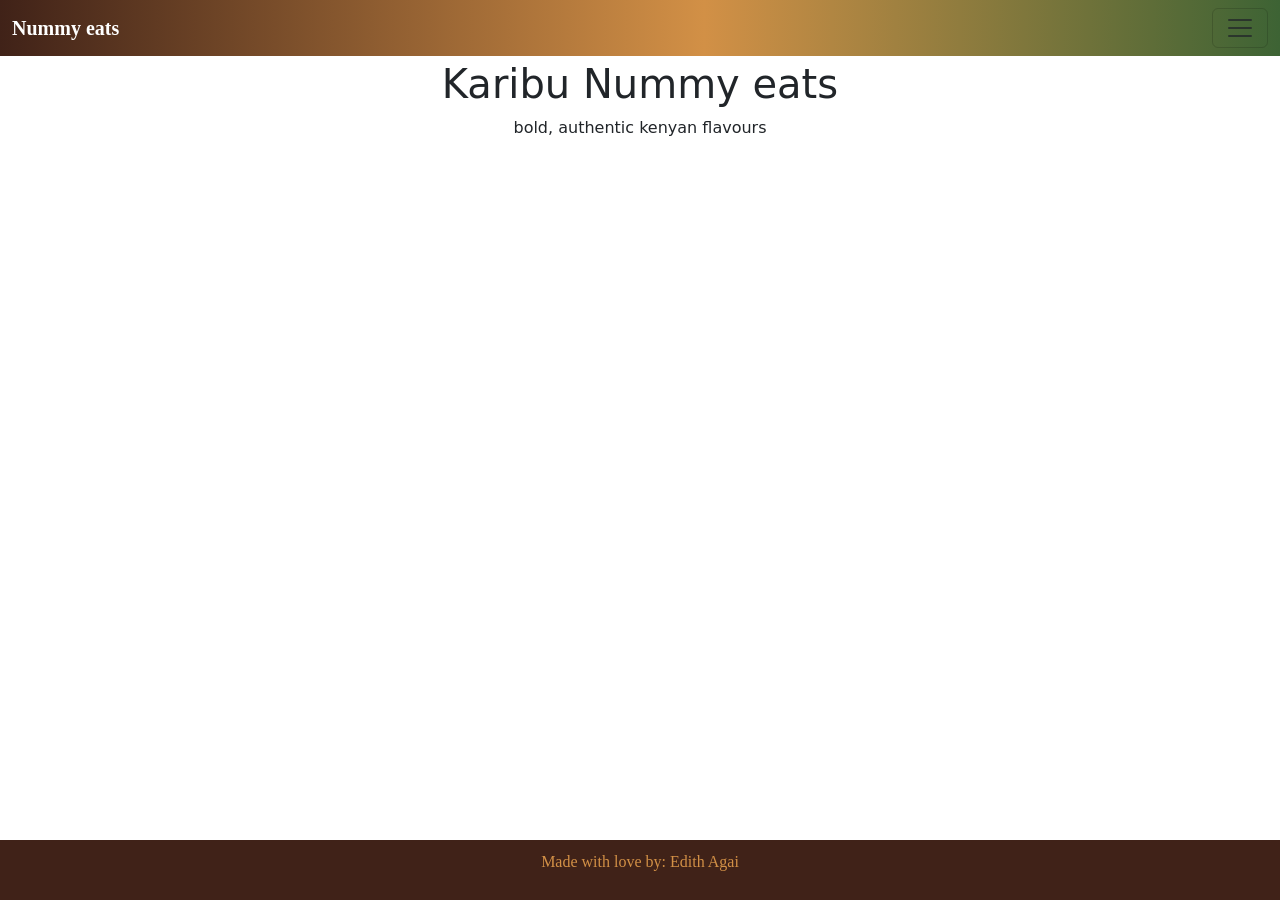
==== html/about.html @ d4c93053 "fix: completed footer with styling" ====
<!DOCTYPE html>
<html>
    <head>
        <title> Nummy Eats</title>
        <link href="https://cdn.jsdelivr.net/npm/bootstrap@5.3.3/dist/css/bootstrap.min.css" rel="stylesheet">
        <link href="../css/style.css" rel="stylesheet">
    </head>
    <body>
         <!--navigation bar-->
          <nav class="navbar bg-body-tertiary fixed-top">
            <div class="container-fluid">
                <a class="navbar-brand" href="../index.html">Nummy eats</a>
                <button class="navbar-toggler" type="button" data-bs-toggle="offcanvas" data-bs-target="#offcanvasNavbar" aria-controls="offcanvasNavbar" aria-label="Toggle navigation">
                <span class="navbar-toggler-icon"></span>
                </button>
                <div class="offcanvas offcanvas-end" tabindex="-1" id="offcanvasNavbar" aria-labelledby="offcanvasNavbarLabel">
                    <div class="offcanvas-header">
                        <h5 class="offcanvas-title" id="offcanvasNavbarLabel">About us Page</h5>
                            <button type="button" class="btn-close" data-bs-dismiss="offcanvas" aria-label="Close"></button>
                        </h5>
                    </div>
                    <div class="offcanvas-body">
                        <ul class="navbar-nav justify-content-end flex-grow-1 pe-3">
                            <li class="nav-item">
                                <a class="nav-link" aria-current="page" href="../index.html">Home</a>
                            </li>
                            <li class="nav-item">
                                <a class="nav-link active" href="./about.html">About</a>
                            </li>
                            <li class="nav-item">
                                <a class="nav-link" href="./branches.html">Branches</a>
                            </li>
                            <li class="nav-item">
                                <a class="nav-link" href="./careers.html">Careers</a>
                            </li>
                            <li class="nav-item">
                                <a class="nav-link" href="./contact.html">Contact</a>
                            </li>
                            <li class="nav-item">
                                <a class="nav-link" href="./faq.html">FAQ</a>
                            </li>
                            <li class="nav-item">
                                <a class="nav-link" href="./gallery.html">Gallery</a>
                            </li>
                            <li class="nav-item">
                                <a class="nav-link" href="./menu.html">Menu</a>
                            </li>
                            <li class="nav-item">
                                <a class="nav-link" href="./reservations.html">Reservations</a>
                            </li>
                            <li class="nav-item">
                                <a class="nav-link" href="./reviews.html">Reviews</a>
                            </li>
                        </ul>
                    </div>
                </div>
            </div>
        </nav>
        <!--hero section-->

        <main class="content-wrapper">
            <section class="hero-section">
                <h1>Karibu Nummy eats</h1>
                <p> bold, authentic kenyan flavours </p>
            </section>
        </main>

        <!--footer-->
         <footer>
            <p>Made with love by: Edith Agai </p>
        </footer>

        
        <!--js-->
        <script src="https://cdn.jsdelivr.net/npm/bootstrap@5.3.3/dist/js/bootstrap.bundle.min.js"></script>
        <script src="js/main.js"></script>

    </body>
</html>
---- css/style.css ----
/* brand colors
#402218
#D29046
#3D6334
*/
html, body {
    display: flex;
    flex-direction: column;
    height: 100%;
    margin: 0;
    padding:0;
}
.content-wrapper {
    flex: 1;
    padding-top: 70px; 
    text-align: center;
}
nav.navbar {
    background: linear-gradient(90deg, #402218 0%, #D29046 55%, #3D6334 100%);
    text-align: left;
    font-family: Georgia, 'Times New Roman', Times, serif;
}
nav.navbar .navbar-brand{
    color: #FFFFFF !important; /* important overrides the bootstrap css*/
    font-weight: bold;
}
.offcanvas{
    background-color: #402218 !important;
}
.offcanvas .offcanvas-title{
    color: #FFFFFF;

}
.offcanvas .nav-link{
    color: #D29046 !important;
    font-weight: 500;
}
.offcanvas .nav-link:hover {
    color: #3D6334 !important; 
}
.content-wrapper {
    flex: 1 0 auto;
    padding-top: 60px; 
    text-align: center;
}
footer { 
    background-color: #402218; 
    color: #D29046; 
    text-align: center;
    padding: 10px 0;
    font-family: Georgia, serif;
    width: 100%;
    margin: 0;
}
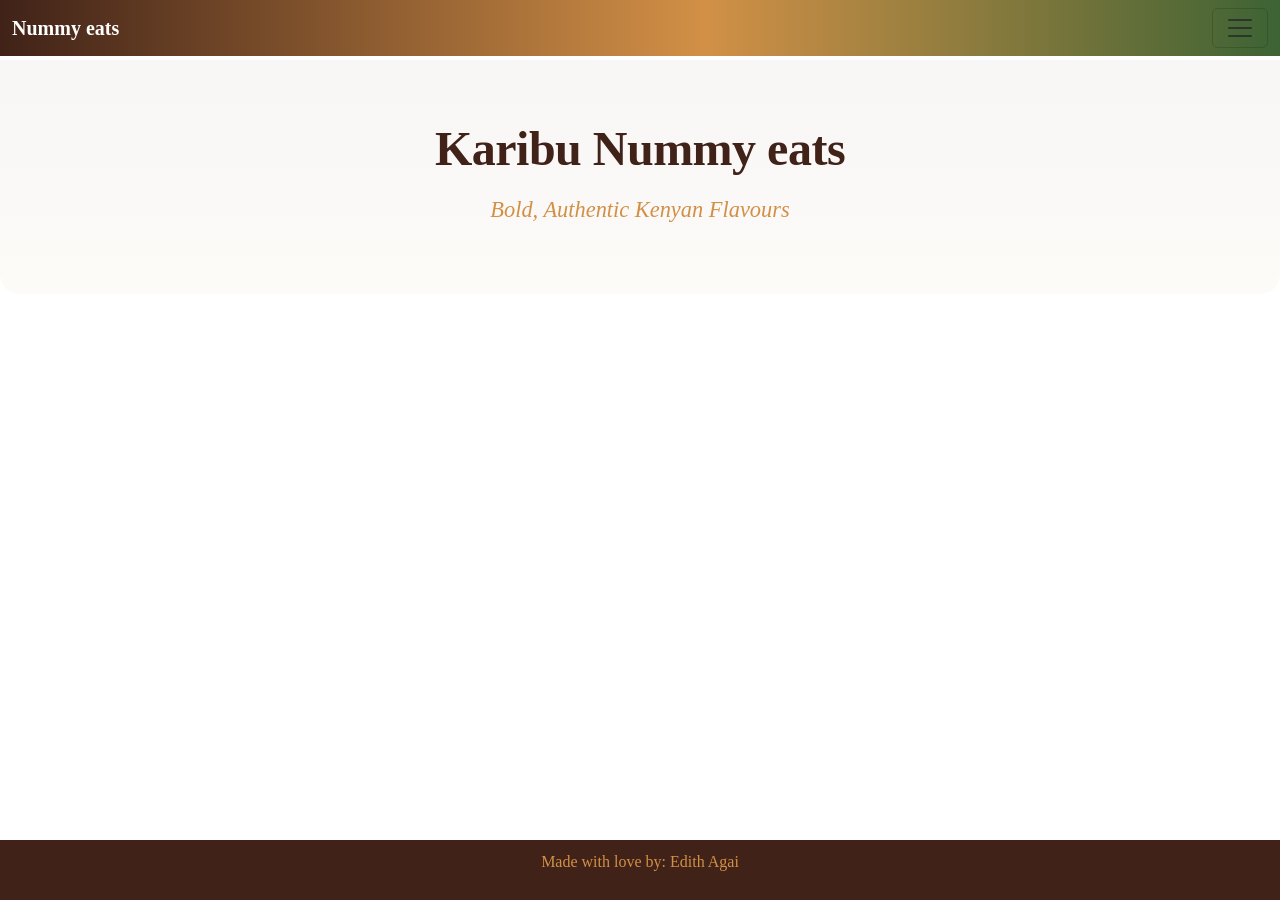
==== commit c504f0ab: "feat: completed index.html" ====
--- a/html/about.html
+++ b/html/about.html
@@ -16,8 +16,7 @@
                 <div class="offcanvas offcanvas-end" tabindex="-1" id="offcanvasNavbar" aria-labelledby="offcanvasNavbarLabel">
                     <div class="offcanvas-header">
                         <h5 class="offcanvas-title" id="offcanvasNavbarLabel">About us Page</h5>
-                            <button type="button" class="btn-close" data-bs-dismiss="offcanvas" aria-label="Close"></button>
-                        </h5>
+                        <button type="button" class="btn-close" data-bs-dismiss="offcanvas" aria-label="Close"></button>
                     </div>
                     <div class="offcanvas-body">
                         <ul class="navbar-nav justify-content-end flex-grow-1 pe-3">
@@ -73,7 +72,7 @@
         
         <!--js-->
         <script src="https://cdn.jsdelivr.net/npm/bootstrap@5.3.3/dist/js/bootstrap.bundle.min.js"></script>
-        <script src="js/main.js"></script>
+        <script src="../js/main.js"></script>
 
     </body>
 </html>
--- a/css/style.css
+++ b/css/style.css
@@ -3,6 +3,7 @@
 #D29046
 #3D6334
 */
+/*all pages*/
 html, body {
     display: flex;
     flex-direction: column;
@@ -10,11 +11,6 @@
     margin: 0;
     padding:0;
 }
-.content-wrapper {
-    flex: 1;
-    padding-top: 70px; 
-    text-align: center;
-}
 nav.navbar {
     background: linear-gradient(90deg, #402218 0%, #D29046 55%, #3D6334 100%);
     text-align: left;
@@ -38,6 +34,11 @@
 .offcanvas .nav-link:hover {
     color: #3D6334 !important; 
 }
+.offcanvas .btn-close {
+    filter: invert(1) grayscale(1) brightness(2);
+    opacity: 0.8;
+
+}
 .content-wrapper {
     flex: 1 0 auto;
     padding-top: 60px; 
@@ -52,3 +53,170 @@
     width: 100%;
     margin: 0;
 }
+/*index.html*/
+.hero-section {
+    background: linear-gradient(rgba(64, 34, 24, 0.04), rgba(210, 144, 70, 0.04)); 
+    padding: 60px 20px;
+    margin-bottom: 20px;
+    border-radius: 0 0 20px 20px; 
+}
+.hero-section h1 {
+    font-family: Georgia, serif;
+    color: #402218; 
+    font-size: 3rem;
+    font-weight: bold;
+    margin-bottom: 15px;
+    letter-spacing: -0.5px;
+}
+.hero-section h2 {
+    font-family: Georgia, serif;
+    color: #3D6334; 
+    font-size: 2.0rem;
+    font-style: italic;
+    text-transform: capitalize; 
+    margin-bottom: 8px;
+}
+.hero-section p {
+    font-family: Georgia, serif;
+    color: #D29046; 
+    font-size: 1.4rem;
+    font-style: italic;
+    text-transform: capitalize; 
+    margin-bottom: 8px;
+}
+.intro {
+    max-width: 750px; 
+    margin: 40px auto; 
+    padding: 0 25px;
+    position: relative;
+}
+
+.intro p {
+    font-family: Georgia, serif;
+    color: #402218; 
+    font-size: 1.25rem;
+    line-height: 1.8; 
+    text-align: center;
+    font-style: italic;
+}
+.intro::before {
+    content: "“";
+    font-family: Georgia, serif;
+    font-size: 4rem;
+    color: rgba(210, 144, 70, 0.2); 
+    position: absolute;
+    top: -30px;
+    left: 0;
+}
+.intro::after {
+    content: "”"; 
+    font-family: Georgia, serif;
+    font-size: 4rem;
+    color: rgba(210, 144, 70, 0.2); 
+    position: absolute;
+    bottom: -30px; 
+    right: 10px;   
+}
+.choose-us {
+    max-width: 800px;
+    margin: 50px auto;
+    padding: 30px;
+    background-color: #ffffff;
+    border-radius: 12px;
+    border: 1px solid rgba(64, 34, 24, 0.08);
+    box-shadow: 0 4px 20px rgba(0, 0, 0, 0.02);
+}
+
+.choose-us h2 {
+    font-family: Georgia, serif;
+    color: #402218;
+    font-size: 1.8rem;
+    margin-bottom: 25px;
+    text-align: center;
+}
+
+.choose-us ul {
+    list-style: none; /* Removes the default browser bullet points */
+    padding-left: 0;
+}
+.choose-us li::before {
+    content: "❥";
+    position: absolute;
+    left: 5px;
+    top: 0;
+    color: #3D6334; 
+    font-weight: bold;
+    font-size: 1.2rem;
+}
+.choose-us li {
+    font-family: 'Times New Roman', Times, serif;
+    color: #402218;
+    font-size: 1.15rem;
+    line-height: 1.6;
+    margin-bottom: 18px;
+    padding-left: 30px;
+    position: relative;
+    text-align: left;
+}
+.brand-link {
+    display: inline-block;
+    padding: 12px 24px;
+    margin: 10px;
+    background-color: #402218; 
+    color: #D29046;            
+    font-family: Georgia, serif;
+    font-weight: bold;
+    text-decoration: none;     
+    border-radius: 5px;        
+    transition: all 0.3s ease; /* Makes the hover transition smooth */
+}
+.brand-link:hover {
+    background-color: #3D6334; 
+    color: #FFFFFF;           
+    box-shadow: 0 4px 15px rgba(0,0,0,0.2); 
+}
+.best-sellers {
+    padding: 40px 20px;
+    background-color: #fcf9f5;
+    text-align: center;
+}
+.best-sellers h2 {
+    color: #402218; 
+    font-family: Georgia, serif;
+    margin-bottom: 30px;
+}
+
+.menu-items {
+    display: flex;
+    flex-direction: row; /* Aligns image and text side-by-side */
+    align-items: center;
+    max-width: 800px;
+    margin: 0 auto 30px auto; 
+    background-color: #ffffff;
+    border-radius: 12px;
+    box-shadow: 0 4px 15px rgba(64, 34, 24, 0.08); 
+    overflow: hidden; 
+    text-align: left; /* Aligns description text cleanly */
+    border-left: 5px solid #3D6334; 
+}
+.menu-items img {
+    width: 250px;
+    height: 200px;
+    object-fit: cover; /* Prevents the food pictures from stretching out of shape */
+}
+.menu-items p {
+    padding: 20px 25px;
+    margin: 0;
+    font-family: 'Times New Roman', Times, serif;
+    font-size: 1.05rem;
+    line-height: 1.6;
+    color: #402218; /* Chocolate text */
+}
+
+.menu-items p strong {
+    color: #D29046; /* Caramel color for food names */
+    font-family: Georgia, serif;
+    font-size: 1.2rem;
+    display: block;
+    margin-bottom: 8px;
+}
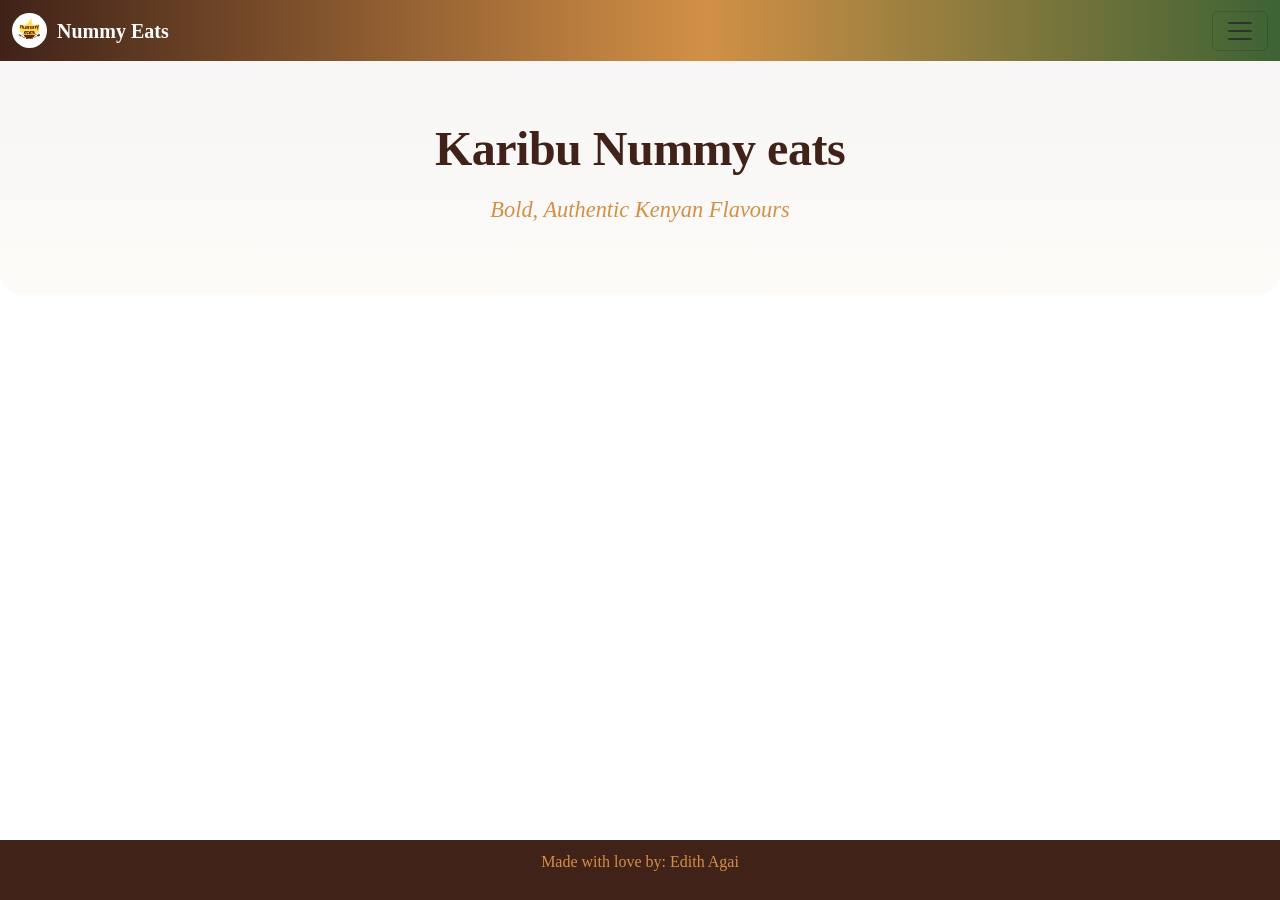
==== commit 7f821957: "feat: added brand logo and styling for the nav bar logo" ====
--- a/html/about.html
+++ b/html/about.html
@@ -1,7 +1,10 @@
 <!DOCTYPE html>
 <html>
     <head>
+        <meta charset="UTF-8">
+        <meta name="viewport" content="width=device-width, initial-scale=1.0">
         <title> Nummy Eats</title>
+        <link rel="icon" type="image/png" href="../assets/nummy eats logo.png">
         <link href="https://cdn.jsdelivr.net/npm/bootstrap@5.3.3/dist/css/bootstrap.min.css" rel="stylesheet">
         <link href="../css/style.css" rel="stylesheet">
     </head>
@@ -9,7 +12,10 @@
          <!--navigation bar-->
           <nav class="navbar bg-body-tertiary fixed-top">
             <div class="container-fluid">
-                <a class="navbar-brand" href="../index.html">Nummy eats</a>
+                <a class="navbar-brand" href="../index.html">
+                     <img src="../assets/nummy eats logo.png" alt="Nummy Eats Logo" class="nav-logo">
+                    Nummy Eats
+                </a>
                 <button class="navbar-toggler" type="button" data-bs-toggle="offcanvas" data-bs-target="#offcanvasNavbar" aria-controls="offcanvasNavbar" aria-label="Toggle navigation">
                 <span class="navbar-toggler-icon"></span>
                 </button>
--- a/css/style.css
+++ b/css/style.css
@@ -19,6 +19,17 @@
 nav.navbar .navbar-brand{
     color: #FFFFFF !important; /* important overrides the bootstrap css*/
     font-weight: bold;
+}
+.navbar-brand {
+    display: inline-flex;
+    align-items: center;
+    gap: 10px; 
+}
+.nav-logo {
+    width: 35px;         
+    height: 35px;       
+    object-fit: contain; /* Prevents squishing if your logo aspect ratio isn't perfectly square */
+    border-radius: 50px;
 }
 .offcanvas{
     background-color: #402218 !important;
@@ -185,7 +196,7 @@
     font-family: Georgia, serif;
     margin-bottom: 30px;
 }
-
+/*menu.html*/
 .menu-items {
     display: flex;
     flex-direction: row; /* Aligns image and text side-by-side */
@@ -210,13 +221,177 @@
     font-family: 'Times New Roman', Times, serif;
     font-size: 1.05rem;
     line-height: 1.6;
-    color: #402218; /* Chocolate text */
+    color: #402218; 
 }
 
 .menu-items p strong {
-    color: #D29046; /* Caramel color for food names */
+    color: #D29046; 
     font-family: Georgia, serif;
     font-size: 1.2rem;
     display: block;
     margin-bottom: 8px;
 }
+.menu-header {
+    padding: 30px 20px 10px 20px;
+}
+.menu-header h1 {
+    font-family: Georgia, serif;
+    color: #402218;
+    font-size: 2.8rem;
+    font-weight: bold;
+}
+.menu-subtitle {
+    font-family: 'Times New Roman', Times, serif;
+    color: #D29046;
+    font-size: 1.2rem;
+    font-style: italic;
+    margin-bottom: 30px;
+}
+.menu-container {
+    display: flex;
+    flex-wrap: wrap;
+    justify-content: center;
+    gap: 30px;
+    max-width: 1200px;
+    margin: 0 auto;
+    padding: 0 20px;
+}
+.menu-card {
+    background-color: #ffffff;
+    border-radius: 12px;
+    box-shadow: 0 4px 15px rgba(64, 34, 24, 0.05);
+    border-top: 4px solid #3D6334;
+    padding: 25px;
+    width: 100%;
+    max-width: 540px; 
+    text-align: left;
+}
+.menu-card h3 {
+    font-family: Georgia, serif;
+    color: #402218;
+    font-size: 1.4rem;
+    font-weight: bold;
+    border-bottom: 1px dashed rgba(210, 144, 70, 0.3); /*dotted underline*/
+    padding-bottom: 10px;
+    margin-bottom: 15px;
+}
+.menu-table td {
+    padding: 12px 0;
+    vertical-align: top;
+    font-family: Georgia, serif;
+    font-size: 1.1rem;
+    color: #402218;
+}
+.menu-table td .ingredients {
+    display: block;
+    font-family: 'Times New Roman', Times, serif;
+    font-size: 0.9rem;
+    color: #70605c;
+    margin-top: 4px;
+    line-height: 1.4;
+}
+.menu-table td.price {
+    text-align: right;
+    font-weight: bold;
+    color: #D29046; 
+    white-space: nowrap;
+    padding-left: 15px;
+    font-size: 1.05rem;
+}
+.menu-disclaimer {
+    font-family: Georgia, serif;
+    color: #3D6334; 
+    font-style: italic;
+    font-size: 1.1rem;
+    margin: 40px auto 50px auto;
+    max-width: 800px;
+    padding: 0 20px;
+    font-weight: 500;
+}
+/*gallery.html*/
+.gallery-header {
+    padding: 40px 20px 20px 20px;
+}
+.gallery-header h1 {
+    font-family: Georgia, serif;
+    color: #402218; 
+    font-size: 3rem;
+    font-weight: bold;
+    margin-bottom: 5px;
+}
+.gallery-header p {
+    font-family: 'Times New Roman', Times, serif;
+    color: #D29046; 
+    font-size: 1.2rem;
+    font-style: italic;
+}
+.gallery-section {
+    max-width: 1200px;
+    margin: 40px auto 60px auto;
+    padding: 0 20px;
+}
+.gallery-section h2 {
+    font-family: Georgia, serif;
+    color: #402218;
+    font-size: 1.8rem;
+    text-align: left;
+    margin-bottom: 25px;
+    border-bottom: 2px solid rgba(210, 144, 70, 0.2); 
+    padding-bottom: 8px;
+}
+/* Flex arrangements for grid alignment layout rows */
+.food-items, .restaurant {
+    display: flex;
+    flex-wrap: wrap;
+    justify-content: center;
+    gap: 25px;
+}
+/* The horizontal card container shape setup */
+.gallery-card {
+    background-color: #ffffff; 
+    padding: 12px; 
+    border-radius: 12px;
+    box-shadow: 0 4px 15px rgba(64, 34, 24, 0.06); 
+    
+    /* Widened layout to make room for text next to images */
+    width: 100%;
+    max-width: 520px; 
+    height: 180px; 
+    
+    border: 1px solid rgba(64, 34, 24, 0.06);
+    border-left: 5px solid #3D6334; 
+    
+    display: flex;
+    flex-direction: row; 
+    align-items: center;
+    overflow: hidden; 
+    text-align: left;
+
+}
+.gallery-card:hover {
+    transform: translateY(-4px);
+    box-shadow: 0 8px 25px rgba(64, 34, 24, 0.12);
+}
+/* Image restrictions inside the horizontal landscape card layout */
+.gallery-card img {
+    width: 160px; /* Locked width for image footprint columns */
+    height: 100%; /* Spans full height of parent container card */
+    object-fit: cover; 
+    border-radius: 6px; 
+    flex-shrink: 0; /*Prevents text from crushing image dimensions */
+}
+.gallery-card p {
+    padding: 0 10px 0 20px;
+    margin: 0;
+    font-family: 'Times New Roman', Times, serif;
+    font-size: 1rem;
+    line-height: 1.5;
+    color: #402218; 
+}
+.gallery-card p strong {
+    color: #D29046;
+    font-family: Georgia, serif;
+    font-size: 1.15rem;
+    display: block;
+    margin-bottom: 6px;
+}
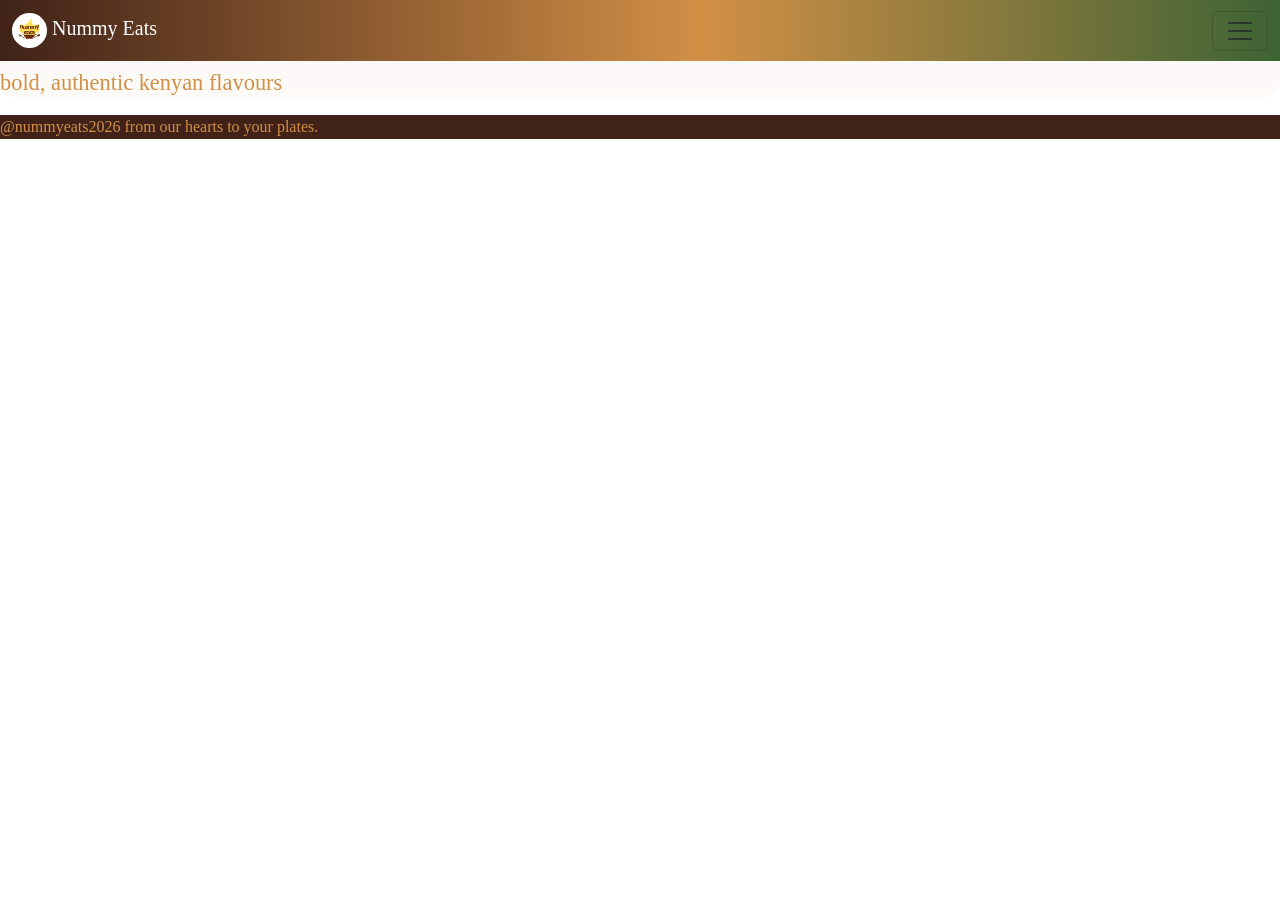
==== commit e7f08581: "fix: removed boilerplate custom css and replaced with bootstrap" ====
--- a/html/about.html
+++ b/html/about.html
@@ -72,7 +72,7 @@
 
         <!--footer-->
          <footer>
-            <p>Made with love by: Edith Agai </p>
+             <p>@nummyeats2026 from our hearts to your plates. </p>
         </footer>
 
         
--- a/css/style.css
+++ b/css/style.css
@@ -3,395 +3,253 @@
 #D29046
 #3D6334
 */
-/*all pages*/
-html, body {
-    display: flex;
-    flex-direction: column;
-    height: 100%;
-    margin: 0;
-    padding:0;
-}
+
+/* all pages*/
+
 nav.navbar {
     background: linear-gradient(90deg, #402218 0%, #D29046 55%, #3D6334 100%);
-    text-align: left;
     font-family: Georgia, 'Times New Roman', Times, serif;
 }
-nav.navbar .navbar-brand{
-    color: #FFFFFF !important; /* important overrides the bootstrap css*/
-    font-weight: bold;
-}
-.navbar-brand {
-    display: inline-flex;
-    align-items: center;
-    gap: 10px; 
+nav.navbar .navbar-brand {
+    color: #FFFFFF !important;
 }
 .nav-logo {
-    width: 35px;         
-    height: 35px;       
-    object-fit: contain; /* Prevents squishing if your logo aspect ratio isn't perfectly square */
+    width: 35px;
+    height: 35px;
+    object-fit: contain;
     border-radius: 50px;
 }
-.offcanvas{
+.offcanvas {
     background-color: #402218 !important;
 }
-.offcanvas .offcanvas-title{
+.offcanvas .offcanvas-title {
     color: #FFFFFF;
-
-}
-.offcanvas .nav-link{
+}
+.offcanvas .nav-link {
     color: #D29046 !important;
     font-weight: 500;
 }
 .offcanvas .nav-link:hover {
-    color: #3D6334 !important; 
+    color: #3D6334 !important;
 }
 .offcanvas .btn-close {
     filter: invert(1) grayscale(1) brightness(2);
     opacity: 0.8;
-
-}
-.content-wrapper {
-    flex: 1 0 auto;
-    padding-top: 60px; 
-    text-align: center;
-}
-footer { 
-    background-color: #402218; 
-    color: #D29046; 
-    text-align: center;
-    padding: 10px 0;
-    font-family: Georgia, serif;
-    width: 100%;
-    margin: 0;
-}
-/*index.html*/
+}
+footer {
+    background-color: #402218;
+    color: #D29046;
+    font-family: Georgia, serif;
+}
+
+/* index.html */
+
 .hero-section {
-    background: linear-gradient(rgba(64, 34, 24, 0.04), rgba(210, 144, 70, 0.04)); 
-    padding: 60px 20px;
-    margin-bottom: 20px;
-    border-radius: 0 0 20px 20px; 
+    background: linear-gradient(rgba(64, 34, 24, 0.04), rgba(210, 144, 70, 0.04));
+    border-radius: 0 0 20px 20px;
 }
 .hero-section h1 {
     font-family: Georgia, serif;
-    color: #402218; 
+    color: #402218;
     font-size: 3rem;
-    font-weight: bold;
-    margin-bottom: 15px;
     letter-spacing: -0.5px;
 }
 .hero-section h2 {
     font-family: Georgia, serif;
-    color: #3D6334; 
+    color: #3D6334;
     font-size: 2.0rem;
-    font-style: italic;
-    text-transform: capitalize; 
-    margin-bottom: 8px;
 }
 .hero-section p {
     font-family: Georgia, serif;
-    color: #D29046; 
+    color: #D29046;
     font-size: 1.4rem;
-    font-style: italic;
-    text-transform: capitalize; 
-    margin-bottom: 8px;
-}
-.intro {
-    max-width: 750px; 
-    margin: 40px auto; 
-    padding: 0 25px;
-    position: relative;
-}
-
+}
 .intro p {
     font-family: Georgia, serif;
-    color: #402218; 
+    color: #402218;
     font-size: 1.25rem;
-    line-height: 1.8; 
-    text-align: center;
-    font-style: italic;
+    line-height: 1.8;
 }
 .intro::before {
-    content: "“";
+    content: "\201C";
     font-family: Georgia, serif;
     font-size: 4rem;
-    color: rgba(210, 144, 70, 0.2); 
+    color: rgba(210, 144, 70, 0.2);
     position: absolute;
     top: -30px;
     left: 0;
 }
 .intro::after {
-    content: "”"; 
+    content: "\201D";
     font-family: Georgia, serif;
     font-size: 4rem;
-    color: rgba(210, 144, 70, 0.2); 
+    color: rgba(210, 144, 70, 0.2);
     position: absolute;
-    bottom: -30px; 
-    right: 10px;   
+    bottom: -30px;
+    right: 10px;
 }
 .choose-us {
-    max-width: 800px;
-    margin: 50px auto;
-    padding: 30px;
-    background-color: #ffffff;
-    border-radius: 12px;
     border: 1px solid rgba(64, 34, 24, 0.08);
     box-shadow: 0 4px 20px rgba(0, 0, 0, 0.02);
 }
-
 .choose-us h2 {
     font-family: Georgia, serif;
     color: #402218;
     font-size: 1.8rem;
-    margin-bottom: 25px;
-    text-align: center;
-}
-
+}
 .choose-us ul {
-    list-style: none; /* Removes the default browser bullet points */
+    list-style: none;
     padding-left: 0;
+}
+.choose-us li {
+    font-family: 'Times New Roman', Times, serif;
+    color: #402218;
+    font-size: 1.15rem;
+    line-height: 1.6;
+    padding-left: 30px;
+    position: relative;
 }
 .choose-us li::before {
     content: "❥";
     position: absolute;
     left: 5px;
     top: 0;
-    color: #3D6334; 
+    color: #3D6334;
     font-weight: bold;
     font-size: 1.2rem;
 }
-.choose-us li {
-    font-family: 'Times New Roman', Times, serif;
-    color: #402218;
-    font-size: 1.15rem;
-    line-height: 1.6;
-    margin-bottom: 18px;
-    padding-left: 30px;
-    position: relative;
-    text-align: left;
-}
 .brand-link {
-    display: inline-block;
-    padding: 12px 24px;
-    margin: 10px;
-    background-color: #402218; 
-    color: #D29046;            
-    font-family: Georgia, serif;
-    font-weight: bold;
-    text-decoration: none;     
-    border-radius: 5px;        
-    transition: all 0.3s ease; /* Makes the hover transition smooth */
+    background-color: #402218;
+    color: #D29046;
+    font-family: Georgia, serif;
+    text-decoration: none;
+    transition: all 0.3s ease;
 }
 .brand-link:hover {
-    background-color: #3D6334; 
-    color: #FFFFFF;           
-    box-shadow: 0 4px 15px rgba(0,0,0,0.2); 
+    background-color: #3D6334;
+    color: #FFFFFF;
+    box-shadow: 0 4px 15px rgba(0,0,0,0.2);
 }
 .best-sellers {
-    padding: 40px 20px;
     background-color: #fcf9f5;
-    text-align: center;
 }
 .best-sellers h2 {
-    color: #402218; 
-    font-family: Georgia, serif;
-    margin-bottom: 30px;
-}
-/*menu.html*/
+    color: #402218;
+    font-family: Georgia, serif;
+}
+
+/* menu.html */
+
 .menu-items {
-    display: flex;
-    flex-direction: row; /* Aligns image and text side-by-side */
-    align-items: center;
-    max-width: 800px;
-    margin: 0 auto 30px auto; 
-    background-color: #ffffff;
-    border-radius: 12px;
-    box-shadow: 0 4px 15px rgba(64, 34, 24, 0.08); 
-    overflow: hidden; 
-    text-align: left; /* Aligns description text cleanly */
-    border-left: 5px solid #3D6334; 
+    box-shadow: 0 4px 15px rgba(64, 34, 24, 0.08);
+    border-left: 5px solid #3D6334;
 }
 .menu-items img {
     width: 250px;
     height: 200px;
-    object-fit: cover; /* Prevents the food pictures from stretching out of shape */
+    object-fit: cover;
 }
 .menu-items p {
-    padding: 20px 25px;
-    margin: 0;
     font-family: 'Times New Roman', Times, serif;
     font-size: 1.05rem;
     line-height: 1.6;
-    color: #402218; 
-}
-
+    color: #402218;
+}
 .menu-items p strong {
-    color: #D29046; 
-    font-family: Georgia, serif;
-    font-size: 1.2rem;
-    display: block;
-    margin-bottom: 8px;
-}
-.menu-header {
-    padding: 30px 20px 10px 20px;
+    color: #D29046;
+    font-family: Georgia, serif;
+    font-size: 1.2rem;
 }
 .menu-header h1 {
     font-family: Georgia, serif;
     color: #402218;
     font-size: 2.8rem;
-    font-weight: bold;
 }
 .menu-subtitle {
     font-family: 'Times New Roman', Times, serif;
     color: #D29046;
     font-size: 1.2rem;
-    font-style: italic;
-    margin-bottom: 30px;
-}
-.menu-container {
-    display: flex;
-    flex-wrap: wrap;
-    justify-content: center;
-    gap: 30px;
-    max-width: 1200px;
-    margin: 0 auto;
-    padding: 0 20px;
 }
 .menu-card {
     background-color: #ffffff;
-    border-radius: 12px;
     box-shadow: 0 4px 15px rgba(64, 34, 24, 0.05);
     border-top: 4px solid #3D6334;
-    padding: 25px;
-    width: 100%;
-    max-width: 540px; 
-    text-align: left;
+    max-width: 540px;
 }
 .menu-card h3 {
     font-family: Georgia, serif;
     color: #402218;
     font-size: 1.4rem;
-    font-weight: bold;
-    border-bottom: 1px dashed rgba(210, 144, 70, 0.3); /*dotted underline*/
-    padding-bottom: 10px;
-    margin-bottom: 15px;
+    border-bottom: 1px dashed rgba(210, 144, 70, 0.3);
 }
 .menu-table td {
-    padding: 12px 0;
     vertical-align: top;
     font-family: Georgia, serif;
     font-size: 1.1rem;
     color: #402218;
 }
 .menu-table td .ingredients {
-    display: block;
     font-family: 'Times New Roman', Times, serif;
     font-size: 0.9rem;
     color: #70605c;
-    margin-top: 4px;
     line-height: 1.4;
 }
 .menu-table td.price {
-    text-align: right;
     font-weight: bold;
-    color: #D29046; 
+    color: #D29046;
     white-space: nowrap;
-    padding-left: 15px;
     font-size: 1.05rem;
 }
 .menu-disclaimer {
     font-family: Georgia, serif;
-    color: #3D6334; 
-    font-style: italic;
+    color: #3D6334;
     font-size: 1.1rem;
-    margin: 40px auto 50px auto;
-    max-width: 800px;
-    padding: 0 20px;
     font-weight: 500;
 }
-/*gallery.html*/
-.gallery-header {
-    padding: 40px 20px 20px 20px;
-}
+/* gallery.html*/
 .gallery-header h1 {
     font-family: Georgia, serif;
-    color: #402218; 
+    color: #402218;
     font-size: 3rem;
-    font-weight: bold;
-    margin-bottom: 5px;
 }
 .gallery-header p {
     font-family: 'Times New Roman', Times, serif;
-    color: #D29046; 
-    font-size: 1.2rem;
-    font-style: italic;
-}
-.gallery-section {
-    max-width: 1200px;
-    margin: 40px auto 60px auto;
-    padding: 0 20px;
+    color: #D29046;
+    font-size: 1.2rem;
 }
 .gallery-section h2 {
     font-family: Georgia, serif;
     color: #402218;
     font-size: 1.8rem;
-    text-align: left;
-    margin-bottom: 25px;
-    border-bottom: 2px solid rgba(210, 144, 70, 0.2); 
-    padding-bottom: 8px;
-}
-/* Flex arrangements for grid alignment layout rows */
-.food-items, .restaurant {
-    display: flex;
-    flex-wrap: wrap;
-    justify-content: center;
-    gap: 25px;
-}
-/* The horizontal card container shape setup */
+    border-bottom: 2px solid rgba(210, 144, 70, 0.2);
+}
 .gallery-card {
-    background-color: #ffffff; 
-    padding: 12px; 
-    border-radius: 12px;
-    box-shadow: 0 4px 15px rgba(64, 34, 24, 0.06); 
-    
-    /* Widened layout to make room for text next to images */
-    width: 100%;
-    max-width: 520px; 
-    height: 180px; 
-    
+    background-color: #ffffff;
+    box-shadow: 0 4px 15px rgba(64, 34, 24, 0.06);
     border: 1px solid rgba(64, 34, 24, 0.06);
-    border-left: 5px solid #3D6334; 
-    
-    display: flex;
-    flex-direction: row; 
-    align-items: center;
-    overflow: hidden; 
-    text-align: left;
-
+    border-left: 5px solid #3D6334;
+    max-width: 520px;
+    height: 180px;
+    transition: transform 0.3s ease, box-shadow 0.3s ease;
 }
 .gallery-card:hover {
     transform: translateY(-4px);
     box-shadow: 0 8px 25px rgba(64, 34, 24, 0.12);
 }
-/* Image restrictions inside the horizontal landscape card layout */
 .gallery-card img {
-    width: 160px; /* Locked width for image footprint columns */
-    height: 100%; /* Spans full height of parent container card */
-    object-fit: cover; 
-    border-radius: 6px; 
-    flex-shrink: 0; /*Prevents text from crushing image dimensions */
+    width: 160px;
+    height: 100%;
+    object-fit: cover;
+    flex-shrink: 0;
 }
 .gallery-card p {
-    padding: 0 10px 0 20px;
-    margin: 0;
     font-family: 'Times New Roman', Times, serif;
     font-size: 1rem;
     line-height: 1.5;
-    color: #402218; 
+    color: #402218;
 }
 .gallery-card p strong {
     color: #D29046;
     font-family: Georgia, serif;
     font-size: 1.15rem;
-    display: block;
-    margin-bottom: 6px;
 }
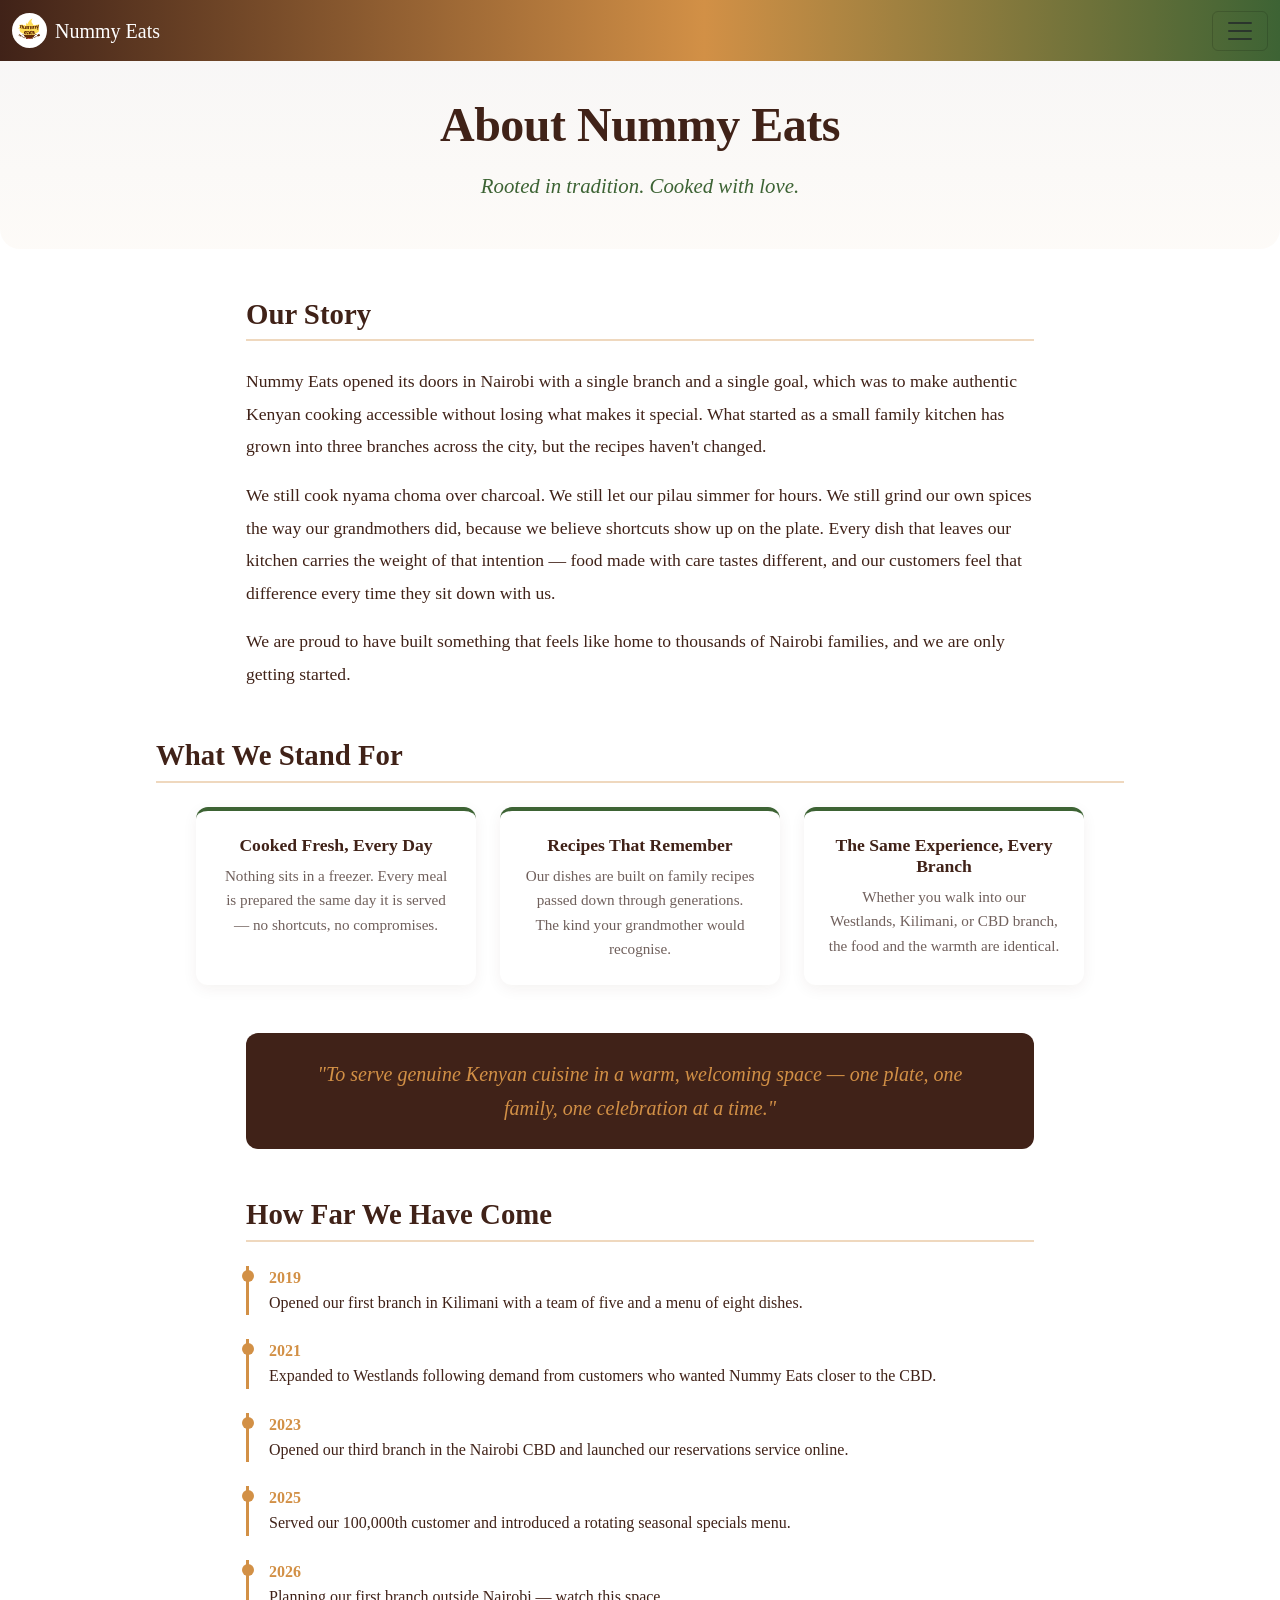
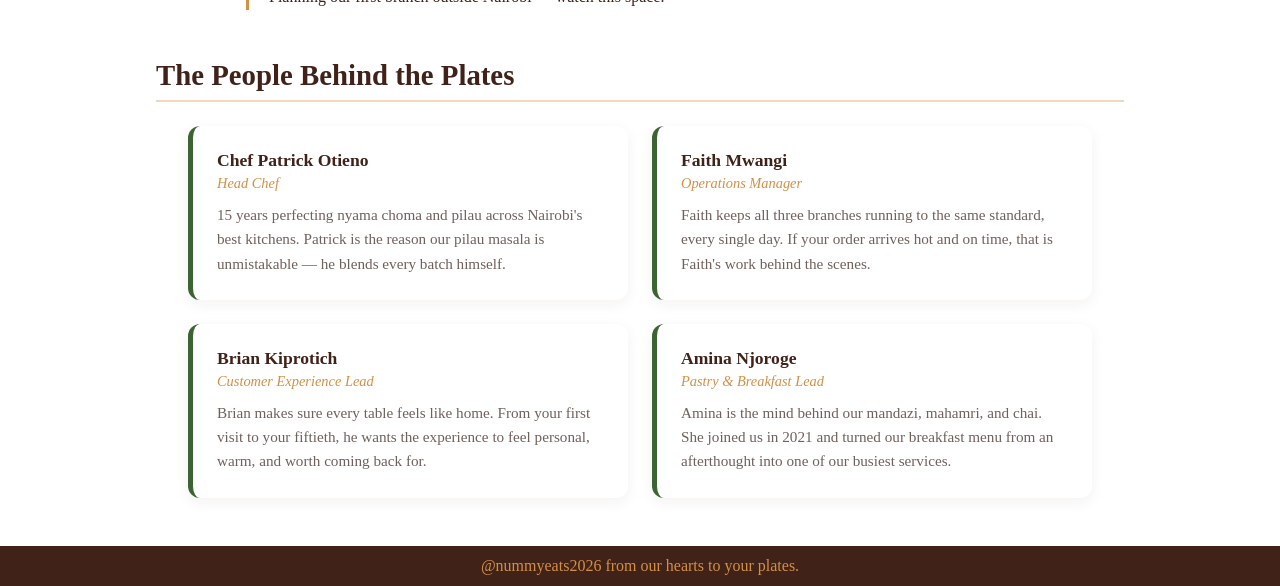
==== commit ec588279: "feat: completed about us page" ====
--- a/html/about.html
+++ b/html/about.html
@@ -3,21 +3,22 @@
     <head>
         <meta charset="UTF-8">
         <meta name="viewport" content="width=device-width, initial-scale=1.0">
-        <title> Nummy Eats</title>
+        <title>Nummy Eats</title>
         <link rel="icon" type="image/png" href="../assets/nummy eats logo.png">
         <link href="https://cdn.jsdelivr.net/npm/bootstrap@5.3.3/dist/css/bootstrap.min.css" rel="stylesheet">
         <link href="../css/style.css" rel="stylesheet">
     </head>
-    <body>
-         <!--navigation bar-->
-          <nav class="navbar bg-body-tertiary fixed-top">
+    <body class="d-flex flex-column min-vh-100 m-0 p-0">
+
+        <!-- navigation bar -->
+        <nav class="navbar bg-body-tertiary fixed-top">
             <div class="container-fluid">
-                <a class="navbar-brand" href="../index.html">
-                     <img src="../assets/nummy eats logo.png" alt="Nummy Eats Logo" class="nav-logo">
+                <a class="navbar-brand d-inline-flex align-items-center gap-2" href="../index.html">
+                    <img src="../assets/nummy eats logo.png" alt="Nummy Eats Logo" class="nav-logo">
                     Nummy Eats
                 </a>
                 <button class="navbar-toggler" type="button" data-bs-toggle="offcanvas" data-bs-target="#offcanvasNavbar" aria-controls="offcanvasNavbar" aria-label="Toggle navigation">
-                <span class="navbar-toggler-icon"></span>
+                    <span class="navbar-toggler-icon"></span>
                 </button>
                 <div class="offcanvas offcanvas-end" tabindex="-1" id="offcanvasNavbar" aria-labelledby="offcanvasNavbarLabel">
                     <div class="offcanvas-header">
@@ -26,59 +27,163 @@
                     </div>
                     <div class="offcanvas-body">
                         <ul class="navbar-nav justify-content-end flex-grow-1 pe-3">
-                            <li class="nav-item">
-                                <a class="nav-link" aria-current="page" href="../index.html">Home</a>
-                            </li>
-                            <li class="nav-item">
-                                <a class="nav-link active" href="./about.html">About</a>
-                            </li>
-                            <li class="nav-item">
-                                <a class="nav-link" href="./branches.html">Branches</a>
-                            </li>
-                            <li class="nav-item">
-                                <a class="nav-link" href="./careers.html">Careers</a>
-                            </li>
-                            <li class="nav-item">
-                                <a class="nav-link" href="./contact.html">Contact</a>
-                            </li>
-                            <li class="nav-item">
-                                <a class="nav-link" href="./faq.html">FAQ</a>
-                            </li>
-                            <li class="nav-item">
-                                <a class="nav-link" href="./gallery.html">Gallery</a>
-                            </li>
-                            <li class="nav-item">
-                                <a class="nav-link" href="./menu.html">Menu</a>
-                            </li>
-                            <li class="nav-item">
-                                <a class="nav-link" href="./reservations.html">Reservations</a>
-                            </li>
-                            <li class="nav-item">
-                                <a class="nav-link" href="./reviews.html">Reviews</a>
-                            </li>
+                            <li class="nav-item"><a class="nav-link" href="../index.html">Home</a></li>
+                            <li class="nav-item"><a class="nav-link active" href="./about.html">About</a></li>
+                            <li class="nav-item"><a class="nav-link" href="./branches.html">Branches</a></li>
+                            <li class="nav-item"><a class="nav-link" href="./careers.html">Careers</a></li>
+                            <li class="nav-item"><a class="nav-link" href="./contact.html">Contact</a></li>
+                            <li class="nav-item"><a class="nav-link" href="./faq.html">FAQ</a></li>
+                            <li class="nav-item"><a class="nav-link" href="./gallery.html">Gallery</a></li>
+                            <li class="nav-item"><a class="nav-link" href="./menu.html">Menu</a></li>
+                            <li class="nav-item"><a class="nav-link" href="./reservations.html">Reservations</a></li>
+                            <li class="nav-item"><a class="nav-link" href="./reviews.html">Reviews</a></li>
                         </ul>
                     </div>
                 </div>
             </div>
         </nav>
-        <!--hero section-->
 
-        <main class="content-wrapper">
-            <section class="hero-section">
-                <h1>Karibu Nummy eats</h1>
-                <p> bold, authentic kenyan flavours </p>
+        <!-- main -->
+        <main class="flex-grow-1 pt-5 text-center content-wrapper">
+
+            <!-- hero -->
+            <section class="about-hero py-5 px-3 mb-4">
+                <h1 class="fw-bold mb-3">About Nummy Eats</h1>
+                <p class="mb-0">Rooted in tradition. Cooked with love.</p>
             </section>
+
+            <!-- our story -->
+            <section class="mx-auto my-5 px-3 text-start" style="max-width: 820px;">
+                <h2 class="about-section-title fw-bold mb-4">Our Story</h2>
+                <p class="story-text">
+                    Nummy Eats opened its doors in Nairobi with a single branch and a single goal, which was to make authentic Kenyan cooking accessible without losing what makes it special. 
+                    What started as a small family kitchen has grown into three branches across the city, but the recipes haven't changed.
+                </p>
+                <p class="story-text">
+                    We still cook nyama choma over charcoal. 
+                    We still let our pilau simmer for hours.
+                    We still grind our own spices the way our grandmothers did, because we believe shortcuts show up on the plate. 
+                    Every dish that leaves our kitchen carries the weight of that intention — food made with care tastes different, and our customers feel that difference every time they sit down with us.
+                </p>
+                <p class="story-text">
+                    We are proud to have built something that feels like home to thousands of Nairobi families, and we are only getting started.
+                </p>
+            </section>
+
+            <!-- our values -->
+            <section class="mx-auto my-5 px-3" style="max-width: 1000px;">
+                <h2 class="about-section-title fw-bold mb-4 text-start">What We Stand For</h2>
+                <div class="d-flex flex-wrap justify-content-center gap-4">
+
+                    <div class="value-card p-4 text-center" style="width: 100%; max-width: 280px;">
+                        <h5>Cooked Fresh, Every Day</h5>
+                        <p>Nothing sits in a freezer. Every meal is prepared the same day it is served — no shortcuts, no compromises.</p>
+                    </div>
+
+                    <div class="value-card p-4 text-center" style="width: 100%; max-width: 280px;">
+                        <h5>Recipes That Remember</h5>
+                        <p>Our dishes are built on family recipes passed down through generations. The kind your grandmother would recognise.</p>
+                    </div>
+
+                    <div class="value-card p-4 text-center" style="width: 100%; max-width: 280px;">
+                        <h5>The Same Experience, Every Branch</h5>
+                        <p>Whether you walk into our Westlands, Kilimani, or CBD branch, the food and the warmth are identical.</p>
+                    </div>
+
+                </div>
+            </section>
+
+            <!-- mission -->
+            <section class="mx-auto my-5 px-3" style="max-width: 820px;">
+                <div class="mission-banner px-5 py-4 text-center">
+                    <p class="mb-0">
+                        "To serve genuine Kenyan cuisine in a warm, welcoming space — one plate, one family, one celebration at a time."
+                    </p>
+                </div>
+            </section>
+
+            <!-- milestones -->
+            <section class="mx-auto my-5 px-3 text-start" style="max-width: 820px;">
+                <h2 class="about-section-title fw-bold mb-4">How Far We Have Come</h2>
+                <div class="d-flex flex-column gap-4">
+
+                    <div class="milestone-item">
+                        <span class="milestone-year">2019</span>
+                        <p>Opened our first branch in Kilimani with a team of five and a menu of eight dishes.</p>
+                    </div>
+
+                    <div class="milestone-item">
+                        <span class="milestone-year">2021</span>
+                        <p>Expanded to Westlands following demand from customers who wanted Nummy Eats closer to the CBD.</p>
+                    </div>
+
+                    <div class="milestone-item">
+                        <span class="milestone-year">2023</span>
+                        <p>Opened our third branch in the Nairobi CBD and launched our reservations service online.</p>
+                    </div>
+
+                    <div class="milestone-item">
+                        <span class="milestone-year">2025</span>
+                        <p>Served our 100,000th customer and introduced a rotating seasonal specials menu.</p>
+                    </div>
+
+                    <div class="milestone-item">
+                        <span class="milestone-year">2026</span>
+                        <p>Planning our first branch outside Nairobi — watch this space.</p>
+                    </div>
+
+                </div>
+            </section>
+
+            <!-- team -->
+            <section class="mx-auto my-5 px-3" style="max-width: 1000px;">
+                <h2 class="about-section-title fw-bold mb-4 text-start">The People Behind the Plates</h2>
+                <div class="d-flex flex-wrap justify-content-center gap-4">
+
+                    <div class="team-card d-flex flex-row align-items-start gap-3 p-4 text-start" style="width: 100%; max-width: 440px;">
+                        <div>
+                            <h5>Chef Patrick Otieno</h5>
+                            <span class="team-role d-block mb-2">Head Chef</span>
+                            <p>15 years perfecting nyama choma and pilau across Nairobi's best kitchens. Patrick is the reason our pilau masala is unmistakable — he blends every batch himself.</p>
+                        </div>
+                    </div>
+
+                    <div class="team-card d-flex flex-row align-items-start gap-3 p-4 text-start" style="width: 100%; max-width: 440px;">
+                        <div>
+                            <h5>Faith Mwangi</h5>
+                            <span class="team-role d-block mb-2">Operations Manager</span>
+                            <p>Faith keeps all three branches running to the same standard, every single day. If your order arrives hot and on time, that is Faith's work behind the scenes.</p>
+                        </div>
+                    </div>
+
+                    <div class="team-card d-flex flex-row align-items-start gap-3 p-4 text-start" style="width: 100%; max-width: 440px;">
+                        <div>
+                            <h5>Brian Kiprotich</h5>
+                            <span class="team-role d-block mb-2">Customer Experience Lead</span>
+                            <p>Brian makes sure every table feels like home. From your first visit to your fiftieth, he wants the experience to feel personal, warm, and worth coming back for.</p>
+                        </div>
+                    </div>
+
+                    <div class="team-card d-flex flex-row align-items-start gap-3 p-4 text-start" style="width: 100%; max-width: 440px;">
+                        <div>
+                            <h5>Amina Njoroge</h5>
+                            <span class="team-role d-block mb-2">Pastry & Breakfast Lead</span>
+                            <p>Amina is the mind behind our mandazi, mahamri, and chai. She joined us in 2021 and turned our breakfast menu from an afterthought into one of our busiest services.</p>
+                        </div>
+                    </div>
+
+                </div>
+            </section>
+
         </main>
 
-        <!--footer-->
-         <footer>
-             <p>@nummyeats2026 from our hearts to your plates. </p>
+        <!-- footer -->
+        <footer class="text-center py-2 w-100 m-0">
+            <p class="mb-0">@nummyeats2026 from our hearts to your plates.</p>
         </footer>
 
-        
-        <!--js-->
+        <!-- js -->
         <script src="https://cdn.jsdelivr.net/npm/bootstrap@5.3.3/dist/js/bootstrap.bundle.min.js"></script>
         <script src="../js/main.js"></script>
-
     </body>
 </html>
--- a/css/style.css
+++ b/css/style.css
@@ -5,7 +5,6 @@
 */
 
 /* all pages*/
-
 nav.navbar {
     background: linear-gradient(90deg, #402218 0%, #D29046 55%, #3D6334 100%);
     font-family: Georgia, 'Times New Roman', Times, serif;
@@ -42,8 +41,7 @@
     font-family: Georgia, serif;
 }
 
-/* index.html */
-
+/* index page */
 .hero-section {
     background: linear-gradient(rgba(64, 34, 24, 0.04), rgba(210, 144, 70, 0.04));
     border-radius: 0 0 20px 20px;
@@ -138,8 +136,7 @@
     font-family: Georgia, serif;
 }
 
-/* menu.html */
-
+/* menu page*/
 .menu-items {
     box-shadow: 0 4px 15px rgba(64, 34, 24, 0.08);
     border-left: 5px solid #3D6334;
@@ -206,7 +203,8 @@
     font-size: 1.1rem;
     font-weight: 500;
 }
-/* gallery.html*/
+
+/* gallery page*/
 .gallery-header h1 {
     font-family: Georgia, serif;
     color: #402218;
@@ -252,4 +250,120 @@
     color: #D29046;
     font-family: Georgia, serif;
     font-size: 1.15rem;
-}+}
+
+/*about us page*/
+.about-hero {
+    background: linear-gradient(rgba(64, 34, 24, 0.04), rgba(210, 144, 70, 0.04));
+    border-radius: 0 0 20px 20px;
+}
+.about-hero h1 {
+    font-family: Georgia, serif;
+    color: #402218;
+    font-size: 3rem;
+    letter-spacing: -0.5px;
+}
+.about-hero p {
+    font-family: Georgia, serif;
+    color: #3D6334;
+    font-size: 1.3rem;
+    font-style: italic;
+}
+.about-section-title {
+    font-family: Georgia, serif;
+    color: #402218;
+    font-size: 1.8rem;
+    border-bottom: 2px solid rgba(210, 144, 70, 0.35);
+    padding-bottom: 8px;
+}
+.story-text {
+    font-family: 'Times New Roman', Times, serif;
+    color: #402218;
+    font-size: 1.1rem;
+    line-height: 1.85;
+}
+.value-card {
+    background-color: #ffffff;
+    border-top: 4px solid #3D6334;
+    border-radius: 12px;
+    box-shadow: 0 4px 15px rgba(64, 34, 24, 0.06);
+}
+.value-card h5 {
+    font-family: Georgia, serif;
+    color: #402218;
+    font-size: 1.1rem;
+    font-weight: bold;
+}
+.value-card p {
+    font-family: 'Times New Roman', Times, serif;
+    color: #70605c;
+    font-size: 0.95rem;
+    line-height: 1.6;
+    margin: 0;
+}
+.mission-banner {
+    background-color: #402218;
+    border-radius: 12px;
+}
+.mission-banner p {
+    font-family: Georgia, serif;
+    color: #D29046;
+    font-size: 1.25rem;
+    font-style: italic;
+    line-height: 1.7;
+}
+.team-card {
+    background-color: #ffffff;
+    border-left: 5px solid #3D6334;
+    border-radius: 12px;
+    box-shadow: 0 4px 15px rgba(64, 34, 24, 0.06);
+    transition: transform 0.3s ease, box-shadow 0.3s ease;
+}
+.team-card h5 {
+    font-family: Georgia, serif;
+    color: #402218;
+    font-size: 1.1rem;
+    font-weight: bold;
+    margin-bottom: 2px;
+}
+.team-card .team-role {
+    font-family: Georgia, serif;
+    color: #D29046;
+    font-size: 0.9rem;
+    font-style: italic;
+}
+.team-card p {
+    font-family: 'Times New Roman', Times, serif;
+    color: #70605c;
+    font-size: 0.95rem;
+    line-height: 1.6;
+    margin: 0;
+}
+.milestone-item {
+    border-left: 3px solid #D29046;
+    padding-left: 20px;
+    position: relative;
+}
+.milestone-item::before {
+    content: "";
+    width: 12px;
+    height: 12px;
+    background-color: #D29046;
+    border-radius: 50%;
+    position: absolute;
+    left: -7px;
+    top: 4px;
+}
+.milestone-item .milestone-year {
+    font-family: Georgia, serif;
+    color: #D29046;
+    font-weight: bold;
+    font-size: 1rem;
+}
+.milestone-item p {
+    font-family: 'Times New Roman', Times, serif;
+    color: #402218;
+    font-size: 1rem;
+    line-height: 1.6;
+    margin: 0;
+}
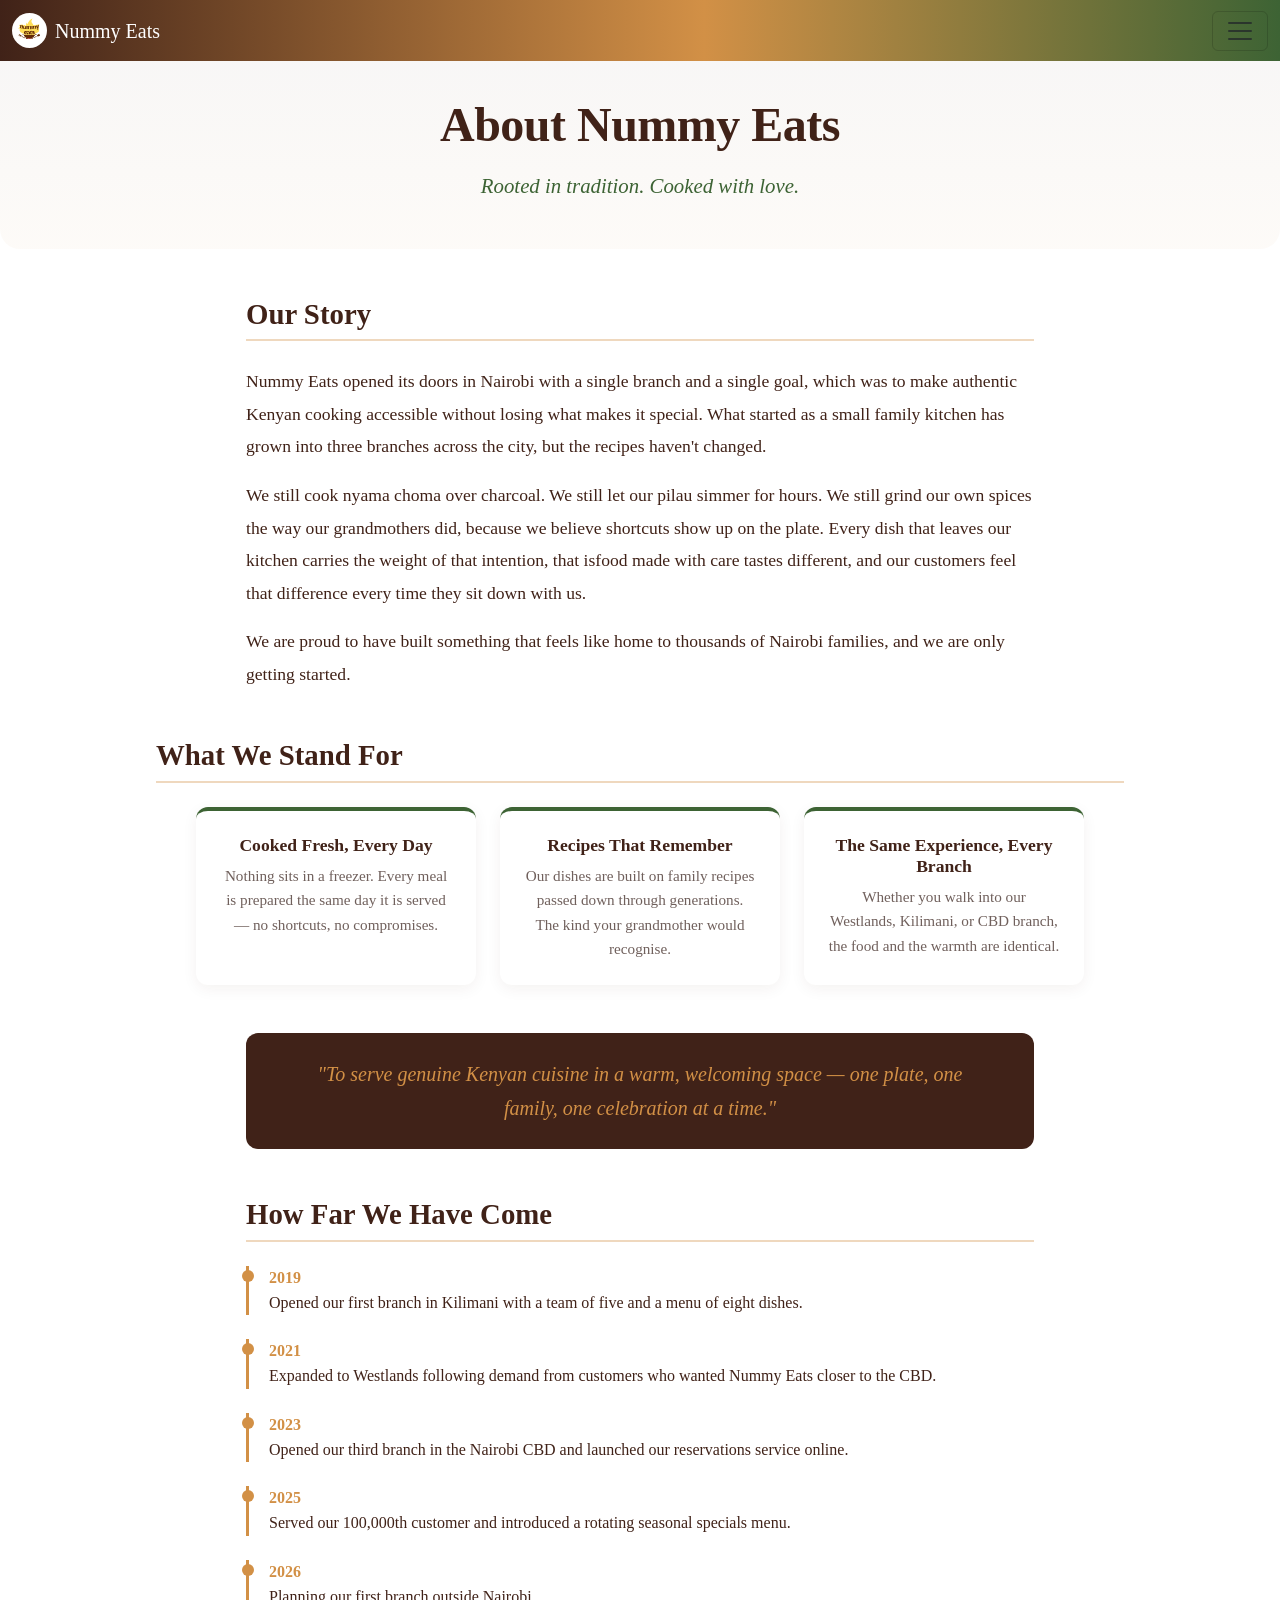
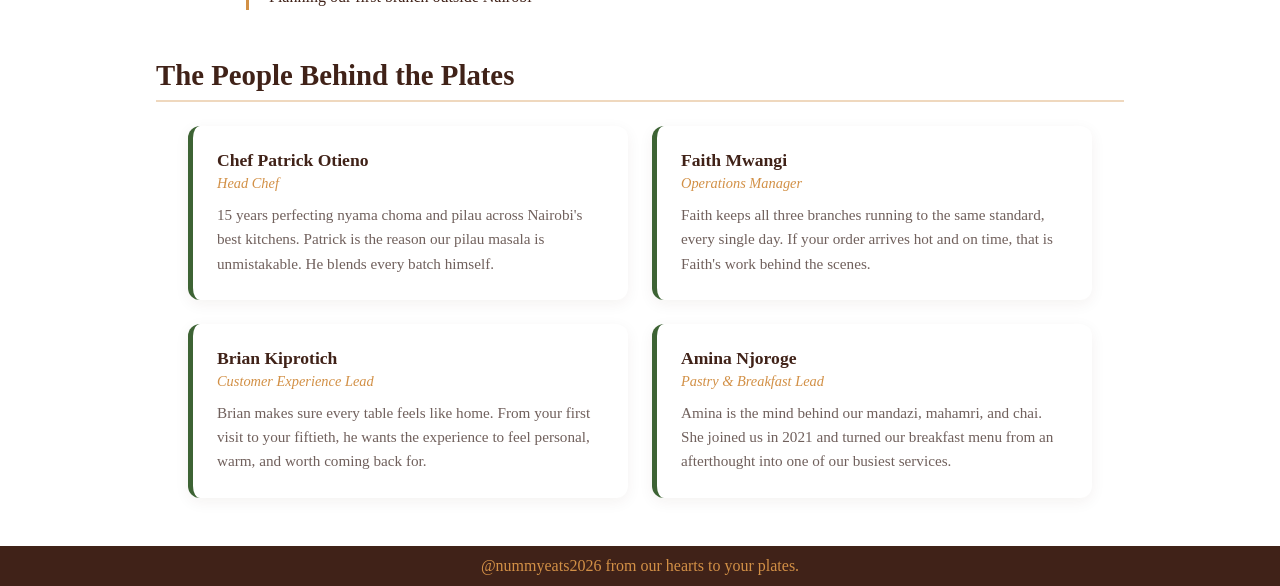
==== commit 67f4adfc: "fix: grammatical errors in about.html" ====
--- a/html/about.html
+++ b/html/about.html
@@ -63,7 +63,7 @@
                     We still cook nyama choma over charcoal. 
                     We still let our pilau simmer for hours.
                     We still grind our own spices the way our grandmothers did, because we believe shortcuts show up on the plate. 
-                    Every dish that leaves our kitchen carries the weight of that intention — food made with care tastes different, and our customers feel that difference every time they sit down with us.
+                    Every dish that leaves our kitchen carries the weight of that intention, that isfood made with care tastes different, and our customers feel that difference every time they sit down with us.
                 </p>
                 <p class="story-text">
                     We are proud to have built something that feels like home to thousands of Nairobi families, and we are only getting started.
@@ -129,7 +129,7 @@
 
                     <div class="milestone-item">
                         <span class="milestone-year">2026</span>
-                        <p>Planning our first branch outside Nairobi — watch this space.</p>
+                        <p>Planning our first branch outside Nairobi</p>
                     </div>
 
                 </div>
@@ -144,7 +144,7 @@
                         <div>
                             <h5>Chef Patrick Otieno</h5>
                             <span class="team-role d-block mb-2">Head Chef</span>
-                            <p>15 years perfecting nyama choma and pilau across Nairobi's best kitchens. Patrick is the reason our pilau masala is unmistakable — he blends every batch himself.</p>
+                            <p>15 years perfecting nyama choma and pilau across Nairobi's best kitchens. Patrick is the reason our pilau masala is unmistakable. He blends every batch himself.</p>
                         </div>
                     </div>
 
